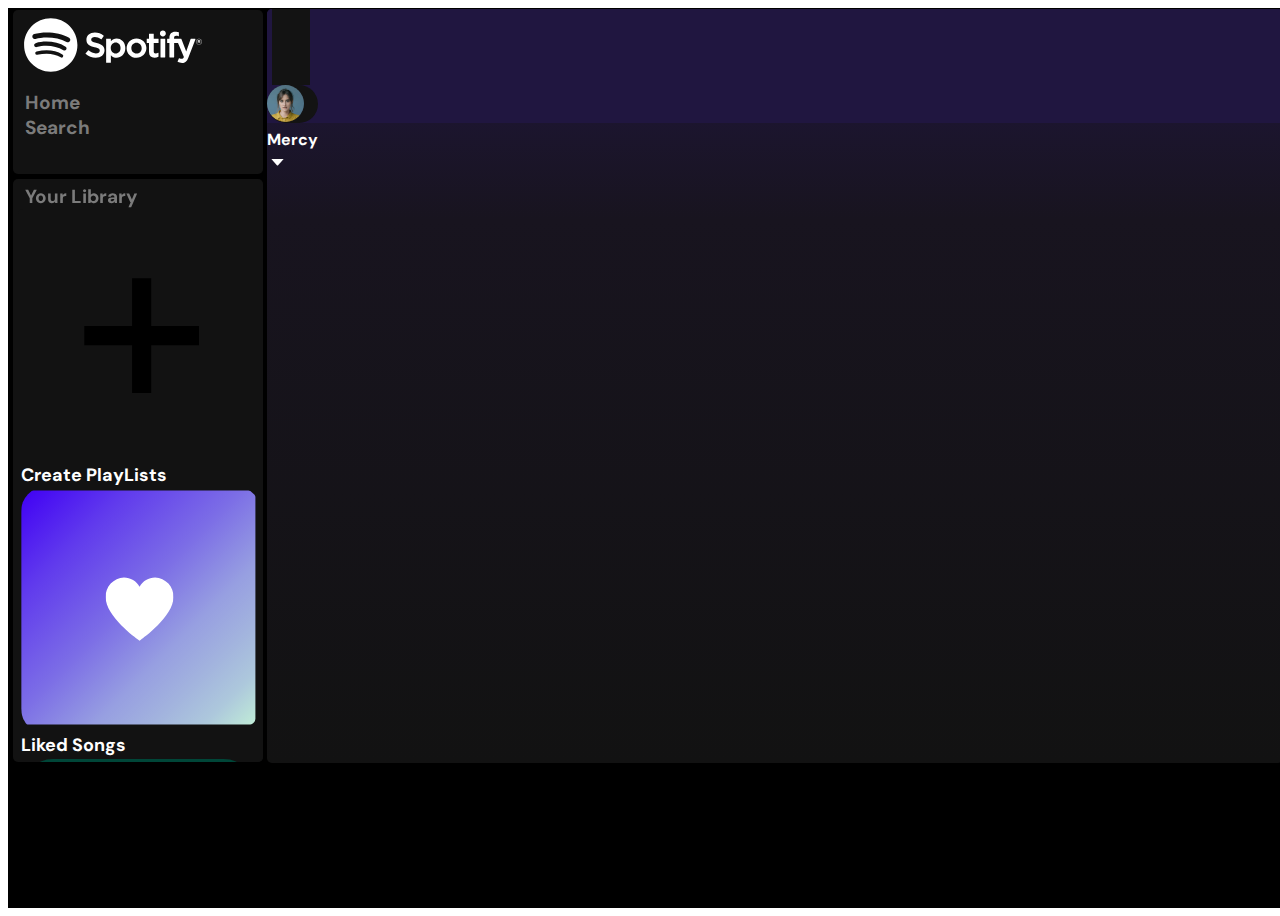
==== playlist.html @ cccec706 "added playlist page" ====
<!DOCTYPE html>
<html lang="en">
<head>
    <meta charset="UTF-8">
    <meta name="viewport" content="width=device-width, initial-scale=1.0">
    <link rel="stylesheet" href="./style.css" />
    <!-- BOOTSRAP CSS CDN -->
    <link
      href="https://cdn.jsdelivr.net/npm/bootstrap@5.0.2/dist/css/bootstrap.min.css"
      rel="stylesheet"
      integrity="sha384-EVSTQN3/azprG1Anm3QDgpJLIm9Nao0Yz1ztcQTwFspd3yD65VohhpuuCOmLASjC"
      crossorigin="anonymous"
    />
    <!-- FONT-AWESOME CDNJS -->
    <link
      rel="stylesheet"
      href="https://cdnjs.cloudflare.com/ajax/libs/font-awesome/6.4.2/css/all.min.css"
      integrity="sha512-z3gLpd7yknf1YoNbCzqRKc4qyor8gaKU1qmn+CShxbuBusANI9QpRohGBreCFkKxLhei6S9CQXFEbbKuqLg0DA=="
      crossorigin="anonymous"
      referrerpolicy="no-referrer"
    />
    <link
      rel="shortcut icon"
      href="./assets/Spotify_icon-icons.com_66783.ico"
      type="image/x-icon"
    />
    <title>Spotify -Web Player: Music for everyone</title>
</head>
<body>
    <main>
        
      <!-- LEFT SIDE ROW 1 -->
      <section class="main-col-left-nav d-flex flex-column justify-content-between">
        <div class="d-flex mb-2">
          <div class="spotify-logo d-flex align-items-center justify-content-center">
            <img src="./assets/Spotify-White-Logo.wine.svg" alt="Spotify_Logo">
          </div>
        </div>
        <div class="pill-list p-1 d-flex flex-column">
         <a href="./index.html"> <div class="left-nav-pill d-flex my-1">
            <div class="col-2 align-items-center"><i class="fa-solid fa-house"></i></div>
            <div class="col-10">Home</div>
          </div></a>
          <div class="left-nav-pill d-flex my-1">
            <div class="col-2 align-items-center"><i class="fa-solid fa-magnifying-glass"></i></div>
            <div class="col-10">Search</div>
          </div>
        </div>

    </section>
    <!--  -->
    <!-- LEFT SIDE ROW 2 -->
    <section class="main-col-left-library">
        <div class="pill-list p-1 d-flex flex-column">
          <div class="left-nav-pill d-flex my-1">
            <div class="col-2 align-items-center"><i class="fa-solid fa-compact-disc"></i></div>
            <div class="col-10">Your Library</div>
          </div>
        </div>

        <div class="Library-content-container pt-2">

          <div class="Library-entry d-flex align-items-center mb-1 rounded-3 ">
            <div class="col-2 entry-image-container bg-light">
              <img src="./assets/plus-small.svg" alt="Liked-Songs">
            </div>
            <div class="col-10 px-3">Create PlayLists</div>
          </div>

          
          <div class="Library-entry d-flex align-items-center mb-1 rounded-3 ">
            <div class="col-2 entry-image-container ">
              <img src="./assets/Liked_songs_logo.svg" alt="Liked-Songs">
            </div>
            <div class="col-10 px-3">Liked Songs</div>
          </div>

          <div class="Library-entry d-flex align-items-center mb-1 rounded-3 ">
            <div class="col-2 entry-image-container">
              <img src="./assets/podcast_icon.svg" alt="Liked-Songs">
            </div>
            <div class="col-10 px-3">Your Episodes</div>
          </div>

          
          <div class="Library-entry custom-bg d-flex align-items-center mb-1 rounded-3 ">
            <div class="col-2 entry-image-container">
              <img src="./assets/poprightnow.png" alt="Liked-Songs">
            </div>
            <div class="col-10 px-3">Pop Right Now</div>
          </div>

          <div class="Library-entry d-flex align-items-center mb-1 rounded-3 ">
            <div class="col-2 entry-image-container">
              <img src="./assets/roadtrip.jpeg" alt="Liked-Songs">
            </div>
            <div class="col-10 px-3">Road Trip Mix</div>
          </div>

          <div class="Library-entry d-flex align-items-center mb-1 rounded-3 ">
            <div class="col-2 entry-image-container">
              <img src="https://seeded-session-images.scdn.co/v1/img/artist/4tZwfgrHOc3mvqYlEYSvVi/en" alt="Liked-Songs">
            </div>
            <div class="col-10 px-3">Daft Punk</div>
          </div>

          <div class="Library-entry d-flex align-items-center mb-1 rounded-3 ">
            <div class="col-2 entry-image-container">
              <img src="./assets/ab67706f00000002a9e1322caa711b3c585d65bf.jpeg" alt="Liked-Songs">
            </div>
            <div class="col-10 px-3">Dopamine</div>
          </div>

          <ul class="library-list pt-3 ps-3">
            <li>FAV</li>
            <li>Daily Mix 1</li>
            <li>Discover Weekly</li>
            <li>Malayalam</li>
            <li>Dance/Electronix Mix</li>
            <li>EDM/Popular</li>
          </ul>

          <div class="d-flex align-items-center p-2">
            <div class="d-flex align-items-center right-nav-pill bg-transparent p-1">
              <img src="./assets/install-option.svg" alt="instal icon" class="bg-transparent user-image">
              <p class="px-4 bg-transparent ">Install App</p>
              
          </div>

          <br><br><br><br><br>
        </div>
        
      </section>

      <!-- RIGHT SIDE ROW 1 COL 2 -->
      <!--  -->
      <section class="main-col-right">

        <nav
          class="my-nav-right d-flex align-items-center justify-content-between"
        >
          <div class="d-flex bg-transparent p-2">
            <div class="nav-arrows rounded-circle">
              <i
                class="fa-solid fa-angle-left fa-lg"
                style="color: #7b7b7b"
              ></i>
            </div>
            <div class="nav-arrows rounded-circle">
              <i
                class="fa-solid fa-angle-right fa-lg"
                style="color: #7b7b7b"
              ></i>
            </div>
          </div>
          <!-- Install app and User Name Pills  -->
         
          <div class="d-flex align-items-center p-2">
            <div class="d-flex align-items-center right-nav-pill p-1">
              <img src="./assets/Profile_pic.svg" alt="Profile_pic" class="bg-transparent user-image">
              <p class="px-2 bg-transparent">Mercy</p>
              <img src="./assets/fi-ss-caret-down.svg" class="bg-transparent p-1 pe-2">
          </div>
          
        </nav>

      </section>
    </main>

    <!-- BOOTSRAP JS CDN -->
    <script
      src="https://cdn.jsdelivr.net/npm/@popperjs/core@2.9.2/dist/umd/popper.min.js"
      integrity="sha384-IQsoLXl5PILFhosVNubq5LC7Qb9DXgDA9i+tQ8Zj3iwWAwPtgFTxbJ8NT4GN1R8p"
      crossorigin="anonymous"
    ></script>
    <script
      src="https://cdn.jsdelivr.net/npm/bootstrap@5.0.2/dist/js/bootstrap.min.js"
      integrity="sha384-cVKIPhGWiC2Al4u+LWgxfKTRIcfu0JTxR+EQDz/bgldoEyl4H0zUF0QKbrJ0EcQF"
      crossorigin="anonymous"
    ></script>
</body>
</html>
---- style.css ----
@import url("https://fonts.googleapis.com/css2?family=DM+Sans:ital,opsz,wght@0,9..40,200;0,9..40,300;0,9..40,400;0,9..40,500;0,9..40,600;0,9..40,700;0,9..40,800;0,9..40,900;0,9..40,1000;1,9..40,200;1,9..40,300;1,9..40,400;1,9..40,500;1,9..40,600;1,9..40,1000&family=Open+Sans&family=Poppins:ital,wght@0,400;0,500;0,600;0,700;0,800;0,900;1,400;1,700;1,800&display=swap");
* {
  font-family: "DM Sans", sans-serif;
}

main {
  width: 100vw;
  height: 100vh;
  background-color: black;
  display: grid;
  grid-template-columns: 1fr 4fr;
  grid-template-rows: 1fr 3.5fr 0.85fr;
  gap: 1px;
}

.main-col-left-nav {
  grid-column: 1/2;
  grid-row: 1/2;
  flex-shrink: 0;
  /*  */
  box-sizing: border-box;
  margin: 2px;
  margin-left: 5px;
  padding: 5px;
  border-radius: 5px;
  background-color: #121212;
  /* background-color: red; */
  min-width: 250px;
}

.main-col-left-library {
  grid-column: 1/2;
  grid-row: 2/3;
  /*  */
  background-color: #121212;
  box-sizing: border-box;
  margin: 2px;
  padding: 5px;
  margin-left: 5px;
  border-radius: 5px;
  overflow: hidden;
}

.main-col-right {
  grid-column: 2/3;
  grid-row: 1/3;
  background: rgb(63, 42, 128);
  background: linear-gradient(
    180deg,
    rgba(32, 22, 64, 1) 0%,
    rgba(24, 20, 31, 1) 28%,
    rgba(18, 18, 18, 1) 100%
  );
  box-sizing: border-box;
  margin: 1px;
  margin-right: 5px;
  border-radius: 5px;
  overflow-y: scroll;
}
.main-col-right::-webkit-scrollbar {
  display: none;
}

.main-player-bottom {
  grid-column: 1/-1;
  grid-row: 3/4;
  /*  */
  box-sizing: border-box;
  margin: 2px;
  margin-left: 5px;
  margin-right: 5px;
  border-radius: 5px;
  background-color: #121212;
  display: flex;
  flex-direction: column;
}
/* RIGHT Col Nav */
.my-nav-right {
  background-color: #201640;
  opacity: 1;
  position: sticky;
  top: 0px;
  z-index: 100;
  /* background-color: red; */
}

.nav-arrows {
  width: 38px;
  height: 38px;
  flex-shrink: 0;
  display: flex;
  align-items: center;
  justify-content: center;
  background-color: #131313;
  margin: 0px 5px;
}

.right-nav-pill {
  width: fit-content;
  box-sizing: border-box;
  height: 38px;
  border-radius: 50px;
  background-color: #131313;
}

.right-nav-pill > p {
  font-weight: 700;
  font-size: 16px;
  margin-bottom: 0;
  margin-top: 2px;
  color: white;
}

.right-nav-pill > p:hover,
.nav-arrows > i:hover {
  color: white !important;
  transform: scale(1.05);
}

/* Left col row 1 */

.spotify-logo > img {
  width: 250px;
  height: 80px;
  background-color: transparent;
  padding: 0;
  margin-inline-start: -30px;
  margin-top: -10px;
}

.spotify-logo > img:hover {
  transform: scale(1.05);
}
/* box-shadow: none|h-offset v-offset blur spread color */

.pill-list {
  width: 94%;
  margin: auto;
}

.left-nav-pill {
  width: 90%;
  font-size: 19px;
  color: #7b7b7b;
  font-weight: 700;
}
.left-nav-pill:hover {
  color: white !important;
  transform: scale(1.03);
}

/* Left col row 2 */

.Library-content-container {
  width: 100%;
  height: 100%;
  padding: 8px 3px;
  border-radius: 5px;
  overflow-y: scroll;
  background-color: #121212;
}

.Library-content-container::-webkit-scrollbar {
  display: none;
}

.Library-content-container>a{
  text-decoration: none;
}

a{
  text-decoration: none !important;
}
.custom-bg{
  background-color: #303030;
  transform: scale(1.01);
}
.Library-entry {
  width: 100%;
  background-color: #121212;
  font-size: 18px;
  color: white;
  font-weight: 700;
}


.Library-entry:hover,
.library-list > li:hover,
.Playlist-Block-entry:hover {
  background-color: #303030;
  transform: scale(1.01);
}

.entry-image-container {
  border-radius: 10% !important;
  overflow: hidden !important;
}
.entry-image-container > img {
  aspect-ratio: 1/1;
  width: 100% !important;
}

.library-list > li {
  list-style: none;
  text-decoration: none;
  color: #fff;
  font-size: 19px;
  font-weight: 600;
  letter-spacing: -0.997px;
  margin: 10px 0px;
}

/* Main Window content */

.main-window {
  width: 98%;
  margin: auto;
  padding: 10px 10px;
}

.main-window > h1 {
  color: #fff;
  font-size: 38px;
  font-weight: 700;
  letter-spacing: -1.14px;
}

.main-window > h3 {
  color: #fff;
  font-size: 29px;
  font-weight: 700;
  letter-spacing: -1.16px;
}

.Playlist-Block-Container {
  margin: auto;
  width: 98%;
  display: flex;
  flex-wrap: wrap;
  justify-content: space-around;
  margin-bottom: 8px;
}

.Playlist-Block-entry {
  width: 32%;
  min-width: 30%;
  background-color: #2c2e44;
  font-size: 18px;
  color: white;
  font-weight: 700;
  flex-shrink: 0;
  overflow: hidden;
  text-overflow: ellipsis;
  white-space: nowrap;
}

.entry-text {
  display: flex;
  align-items: center;
  justify-content: space-between;
}

.entry-play-button {
  width: 45px;
  height: 45px;
  padding-left: 3px;
  border-radius: 50%;
  background-color: #1fdf64;
  /* display: flex; */
  align-items: center;
  justify-content: center;
  color: black;
  display: none;
}

.entry-play-button:hover {
  transform: scale(1.07);
}

.Playlist-Block-entry:hover .entry-play-button {
  display: flex;
}

.artists {
  width: 240px;
  height: 305px;
  margin: 10px;
  margin-bottom: 15px;
  box-sizing: border-box;
  box-shadow: 0px 5px 10px 0px rgba(0, 0, 0, 0.5);
  background: linear-gradient(
    180deg,
    #222 0%,
    #1f1f1f 11.64%,
    #171717 25.66%,
    #161616 32.94%,
    #151515 35.98%,
    #131313 44.89%,
    #121212 55.22%,
    #121212 75.34%,
    #121212 85.45%,
    rgba(18, 18, 18, 0) 100%
  );
  position: relative;

}
.podcast-play-button {
  width: 45px;
  height: 45px;
  padding-left: 3px;
  border-radius: 50%;
  background-color: #1fdf64;
  /* display: flex; */
  align-items: center;
  justify-content: center;
  color: black;
  z-index: 1;
  position: absolute;
  bottom: 95px;
  right: 35px;
  display: none;
}

.podcast-play-button:hover {
  transform: scale(1.07);
}

.artists:hover{
  background-color: #313131 !important;
  transform:scale(1.03) ;
}
.artists:hover .podcast-play-button {
  display: flex;
}


.artists>img{
  margin: 15px;
  margin-top: 20px;
  width: 200px;
  height: 200px;
  border-radius: 14px;
  opacity: 0.95;
}
.artists>h3{
  color: #FFF;
  font-size: 21px;
  font-weight: 500;
  letter-spacing: -0.42px;
}
.artists>p{
  color: #B3B3B3;
  font-size: 15px;
  font-weight: 500;
  letter-spacing: 0.15px;
}
.artists>h3, .artists>p{
  width: 200px;
  white-space: nowrap;
  overflow: hidden !important;
  text-overflow: ellipsis;
}
.music-player{
  flex: 7;
  background-color: red;
  padding: 5px;
  display: flex;
  align-items: center;
  justify-content: space-between;
}

.current-song-details{
  height: 100%;
}

.current-song-img{
  width: 70px;
  height: 70px;
}

.current-song-details h1{
  color: #FFF;
  font-size: 18px;
  font-weight: 700;
  line-height: normal;
  letter-spacing: -0.9px;
  margin-bottom: -0.5px;
}

.current-song-details p{
  color: #B3B3B3;
  font-size: 15px;
  font-weight: 700;
  margin-bottom: -0.5px;
  letter-spacing: -0.75px;
}

/* .play-pause-control{

} */

.play-on-device{
  flex: 1;
  background-color: #1fdf64;
}
@media screen and (max-width: 767px) {
  main {
    /* grid-template-columns: 1fr;
    grid-template-rows: auto; */
    grid:
      "main-col-left-nav"
      "main-col-left-library"
      "main-col-right" !important;
  }
  .main-col-left-nav {
    grid-column: 1/-1;
    grid-row: 1/2;
  }
  .main-col-left-library {
    grid-column: 1/-1;
    grid-row: 2/3;
  }
  .main-col-right {
    grid-column: 1/-1;
    grid-row: 3/4;
  }
}
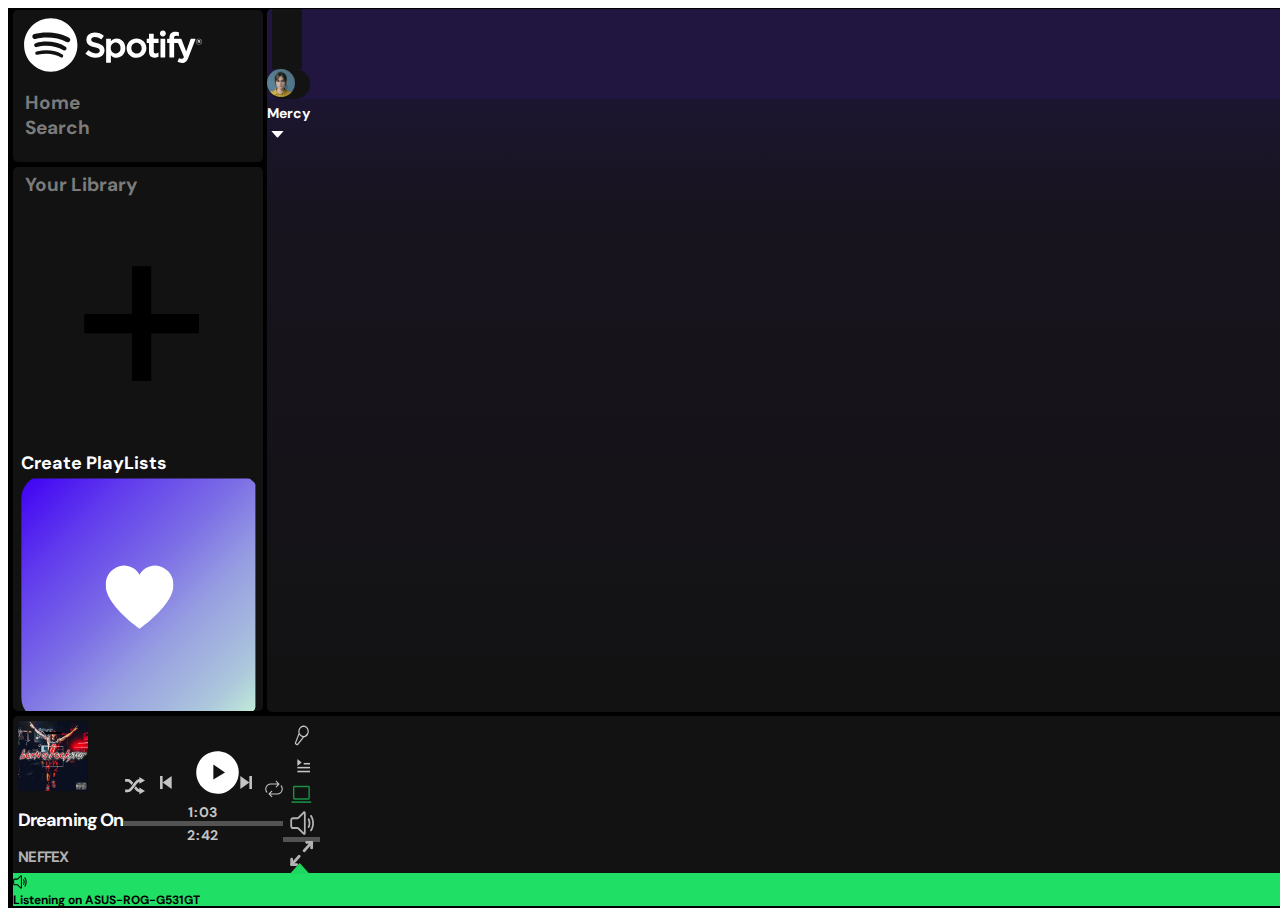
==== commit 3c57fc0b: "completed first page" ====
--- a/playlist.html
+++ b/playlist.html
@@ -37,7 +37,8 @@
           </div>
         </div>
         <div class="pill-list p-1 d-flex flex-column">
-         <a href="./index.html"> <div class="left-nav-pill d-flex my-1">
+         <a href="./index.html"> 
+          <div class="left-nav-pill d-flex my-1">
             <div class="col-2 align-items-center"><i class="fa-solid fa-house"></i></div>
             <div class="col-10">Home</div>
           </div></a>
@@ -123,8 +124,7 @@
           <div class="d-flex align-items-center p-2">
             <div class="d-flex align-items-center right-nav-pill bg-transparent p-1">
               <img src="./assets/install-option.svg" alt="instal icon" class="bg-transparent user-image">
-              <p class="px-4 bg-transparent ">Install App</p>
-              
+              <p class="px-4 bg-transparent ">Install App</p>             
           </div>
 
           <br><br><br><br><br>
@@ -161,10 +161,65 @@
               <p class="px-2 bg-transparent">Mercy</p>
               <img src="./assets/fi-ss-caret-down.svg" class="bg-transparent p-1 pe-2">
           </div>
+        </nav>
+
+        <section class="playlist-page">
+
+        </section>
+
+      </section>
+      <footer class="main-player-bottom">
+        <div class="music-player">
+          <div class="col-3 px-1 current-song-details d-flex align-items-center justify-content-start">
+            <img class="current-song-img" src="./assets/current-song-image.jpeg" alt="current song image">
+            <div class="d-flex flex-column align-items-start px-2">
+              <h1>Dreaming On</h1>
+              <p>NEFFEX</p>
+            </div>
+            <a href="#"><i class="fa-solid fa-heart ps-2" style="color: #00ff00;"></i></a>
+          </div>
           
-        </nav>
-
-      </section>
+          <div class="col-6 play-pause-control d-flex flex-column align-items-center justify-content-center px-1">
+            <div class="play-pause-control-row1 d-flex align-items-center justify-content-center p-1 m-1">
+              <img class="mx-2 control-button" src="./assets/raphael_shuffle.svg" alt="controls">
+              <img class="mx-2 control-button" src="./assets/previous.svg" alt="controls">
+              <button type="menu" class="play-button d-flex align-items-center justify-content-center">
+                <img src="./assets/play_pause.svg" alt="controls">
+              </button>
+              <img class="mx-2 control-button" src="./assets/skip.svg" alt="controls">
+              <img class="mx-2 control-button" src="./assets/replay.svg" alt="controls">
+            </div>
+            <div class="d-flex align-items-center play-pause-control-row2 ">
+              <div class="d-flex justify-content-center col-1 progress-value">1:03</div>
+              <div class="progress col-10">
+                <div class="progress-bar bg-white" role="progressbar" style="width: 35%" aria-valuenow="25" aria-valuemin="0" aria-valuemax="100"></div>
+              </div>
+              <div class="d-flex justify-content-center col-1 progress-value">2:42</div>
+            </div>
+          </div>
+
+          <div class="col-3 p-2 d-flex align-items-center justify-content-end">
+            <div class="volume-sect " role="" ><img src="./assets/music-player/ph_microphone-stage.svg" alt="lyrics"></div>
+            <div class="volume-sect" role="" ><img src="./assets/music-player/carbon_query-queue.svg" alt="queue"></div>
+            <div class="volume-sect" role="" >
+              <div class="vector"><img src="./assets/music-player/Vector 1.svg" alt="pointer"></div>
+              <img src="./assets/music-player/carbon_laptop.svg" alt="device">
+            </div>
+            <div class="volume-sect" role="" ><img src="./assets/music-player/Group.svg" alt="vol"></div>
+            
+            <div class="w-25 vol">
+              <div class="progress">
+                <div class="progress-bar bg-white" role="progressbar" style="width: 65%" aria-valuenow="25" aria-valuemin="0" aria-valuemax="100"></div>
+              </div>
+            </div>
+            <div class="volume-sect p-1" role="" ><img src="./assets/music-player/full-screensvg.svg" alt="fullscreen"></div>
+          </div>
+        </div>
+        <div class="play-on-device d-flex align-items-center justify-content-end">
+          <img src="./assets/music-player/footer-msg.svg" alt="footer" class="mx-1">
+          <div class="footer-msg me-5">Listening on ASUS-ROG-G531GT</div>
+        </div>
+      </footer>
     </main>
 
     <!-- BOOTSRAP JS CDN -->
--- a/style.css
+++ b/style.css
@@ -9,7 +9,7 @@
   background-color: black;
   display: grid;
   grid-template-columns: 1fr 4fr;
-  grid-template-rows: 1fr 3.5fr 0.85fr;
+  grid-template-rows: 1fr 3.5fr 1fr;
   gap: 1px;
 }
 
@@ -85,8 +85,8 @@
 }
 
 .nav-arrows {
-  width: 38px;
-  height: 38px;
+  width: 30px;
+  height: 30px;
   flex-shrink: 0;
   display: flex;
   align-items: center;
@@ -98,14 +98,19 @@
 .right-nav-pill {
   width: fit-content;
   box-sizing: border-box;
-  height: 38px;
+  height: 30px;
   border-radius: 50px;
   background-color: #131313;
 }
 
+.user-image{
+  height: 28px;
+  width: 28px;
+}
+
 .right-nav-pill > p {
   font-weight: 700;
-  font-size: 16px;
+  font-size: 14px;
   margin-bottom: 0;
   margin-top: 2px;
   color: white;
@@ -242,7 +247,8 @@
 }
 
 .Playlist-Block-entry {
-  width: 32%;
+  width: 30%;
+  height: 65px;
   min-width: 30%;
   background-color: #2c2e44;
   font-size: 18px;
@@ -252,6 +258,7 @@
   overflow: hidden;
   text-overflow: ellipsis;
   white-space: nowrap;
+  position: relative;
 }
 
 .entry-text {
@@ -271,6 +278,9 @@
   justify-content: center;
   color: black;
   display: none;
+  position: absolute;
+  right: 20px;
+  z-index: 1;
 }
 
 .entry-play-button:hover {
@@ -360,13 +370,24 @@
   overflow: hidden !important;
   text-overflow: ellipsis;
 }
+
+.playlist-page{
+  width: 98%;
+  margin: auto;
+  padding: 10px 10px;
+}
+
+
+
+
+
 .music-player{
-  flex: 7;
-  background-color: red;
+  flex: 6;
+  /* background-color: red; */
   padding: 5px;
   display: flex;
   align-items: center;
-  justify-content: space-between;
+  position: relative;
 }
 
 .current-song-details{
@@ -395,14 +416,71 @@
   letter-spacing: -0.75px;
 }
 
-/* .play-pause-control{
-
-} */
+.play-button{
+  background: none;
+  width: 40px;
+  height: 40px;
+  border-radius: 50%;
+  border: none;
+}
+
+.play-button:hover, .control-button:hover{
+  transform: scale(1.07);
+}
+
+.play-pause-control-row2{
+  width: 100%;
+}
+.progress{
+  width: 100%;
+  height: 5px !important;
+  background-color: #535353 !important;
+}
+.progress-value{
+  color: #C4C4C4;
+font-size: 14px;
+font-weight: 700;
+letter-spacing: 0.56px;
+text-align: center;
+}
+
+.volume-sect{
+  width: 25px;
+  height: 25px;
+  padding: 2px;
+  margin-inline: 4px;
+}
+.volume-sect>img{
+  height: 100%;
+  width: 100%;
+}
+.vol{
+  margin-bottom: -3px;
+}
 
 .play-on-device{
   flex: 1;
   background-color: #1fdf64;
 }
+.footer-msg{
+  color: #000;
+font-size: 12px;
+font-weight: 700;
+line-height: 1;
+}
+
+.vector{
+  position: absolute;
+  bottom: -6px;
+}
+
+.volume-sect:hover{
+  transform: scale(1.1);
+}
+.volume-sect:hover .vector{
+  display: none;
+}
+
 @media screen and (max-width: 767px) {
   main {
     /* grid-template-columns: 1fr;
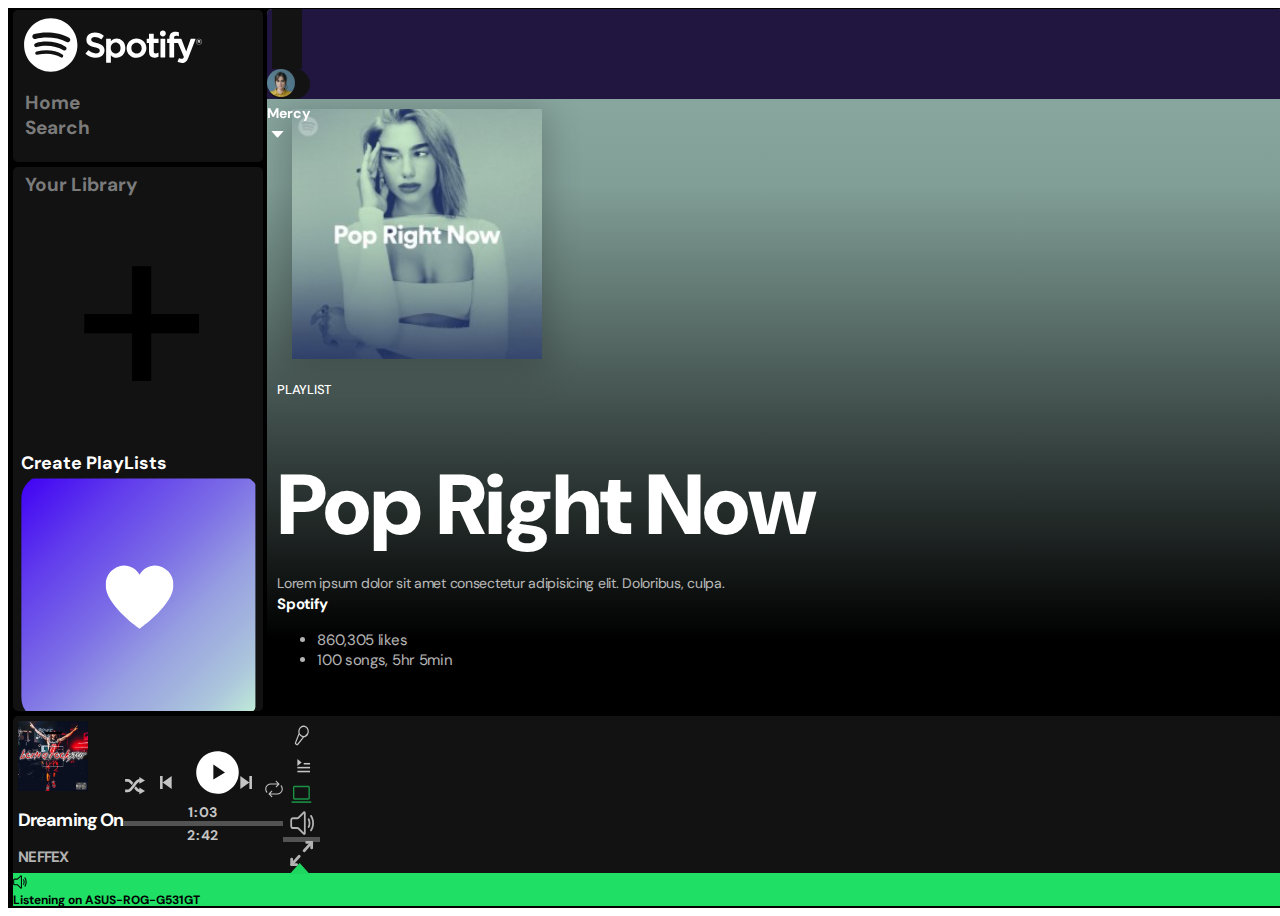
==== commit 6503d2c9: "completed second page" ====
--- a/playlist.html
+++ b/playlist.html
@@ -134,10 +134,10 @@
 
       <!-- RIGHT SIDE ROW 1 COL 2 -->
       <!--  -->
-      <section class="main-col-right">
+      <section class="main-col-right pp-col-right">
 
         <nav
-          class="my-nav-right d-flex align-items-center justify-content-between"
+          class="my-nav-right d-flex align-items-center justify-content-between pp-nav"
         >
           <div class="d-flex bg-transparent p-2">
             <div class="nav-arrows rounded-circle">
@@ -165,7 +165,328 @@
 
         <section class="playlist-page">
 
+          <header class="playlist-details d-flex align-items-end pt-4 w-100">
+            
+            <div class="pp-profile-img">
+              <img src="./assets/playlist-page/스크린샷 2021-03-16 오후 4.04 2.jpg" alt="pp-profile-img">
+            </div>
+            <div class="pp-article d-flex flex-column align-items-start justify-content-end">
+              <h4>PLAYLIST</h4>
+              <h1>pop right now</h1>
+              <p>Lorem ipsum dolor sit amet consectetur adipisicing elit. Doloribus, culpa.</p>
+              <div class="d-flex">
+                <h5>Spotify</h5>
+                <ul class="d-flex">
+                  <li class="">860,305 likes</li>
+                  <li class="ms-4">100 songs, 5hr 5min</li>
+                </ul>
+              </div>
+              
+            </div>
+          </header>
+
+          <section class="pp-songs-queue d-flex flex-column align-items-center">
+            <div class="d-flex align-items-center justify-content-start w-100">
+              <div class="play-button m-2"><i class="fa-solid fa-play"></i></div>
+              <div class="m-2"><img src="./assets/playlist-page/heart.svg" alt="like"></div>
+              <div class="m-2"><img src="./assets/playlist-page/more_big.svg" alt="show-more"></div>
+            </div>
+            <!-- <div class="horizontal-line"><hr></div> -->
+            <div class="w-100">
+              <table class=" table songs-queue mt-5">
+                <tr class="first-row">
+                  <th class="sr-no">#</th>
+                  <th class="pp-title ps-5">TITLE</th>
+                  <th class="pp-album">ALBUM</th>
+                  <th class="pp-dateadded">DATE ADDED</th>
+                  <th class="pp-duratiom text-end pe-5"><i class="fa-regular fa-clock"></i></th>
+                </tr>
+
+                <tr>
+                  <td class="sr-no">1
+                    <div class="now-playing-arrow"><img src="./assets/playlist-page/Polygon 2.svg" alt="poly"></div>
+                  </td>
+                  <td class="pp-title d-flex align-items-center justify-content-start">
+                      <div class="pp-queue-entry-image">
+                        <img src="./assets/playlist-page/Rectangle 9.png" alt="song-image">
+                      </div>
+                      <div class="d-flex flex-column align-items-start justify-content-center">
+                        <h3>We're Good</h3>
+                        <h4>Dua Lipa</h4>
+                      </div> 
+                  </td>
+                  <td class="pp-album">
+                    Future Nostalgia (The Moonlight Edition)
+                  </td>
+                  <td class="pp-dateadded">
+                    Feb 21, 2022
+                  </td>
+                  <td class="pp-duratiom d-flex align-items-center justify-content-end">
+                    <div class="like-select-hover me-3"><img src="./assets/playlist-page/like-selection-heart.svg" alt="like song"></div>
+                    <div class="me-3 my-duration-txt">2:45</div>
+                    <div class="me-3"><img src="./assets/playlist-page/Group 13.svg" alt="more-options"></div>
+                  </td>
+                </tr>
+
+                <tr>
+                  <td class="sr-no">1
+                    <div class="now-playing-arrow"><img src="./assets/playlist-page/Polygon 2.svg" alt="poly"></div>
+                  </td>
+                  <td class="pp-title d-flex align-items-center justify-content-start">
+                      <div class="pp-queue-entry-image">
+                        <img src="./assets/playlist-page/Rectangle 9.png" alt="song-image">
+                      </div>
+                      <div class="d-flex flex-column align-items-start justify-content-center">
+                        <h3>We're Good</h3>
+                        <h4>Dua Lipa</h4>
+                      </div> 
+                  </td>
+                  <td class="pp-album">
+                    Future Nostalgia (The Moonlight Edition)
+                  </td>
+                  <td class="pp-dateadded">
+                    Feb 21, 2022
+                  </td>
+                  <td class="pp-duratiom d-flex align-items-center justify-content-end">
+                    <div class="like-select-hover me-3"><img src="./assets/playlist-page/like-selection-heart.svg" alt="like song"></div>
+                    <div class="me-3 my-duration-txt">2:45</div>
+                    <div class="me-3"><img src="./assets/playlist-page/Group 13.svg" alt="more-options"></div>
+                  </td>
+                </tr>
+
+                <tr>
+                  <td class="sr-no">1
+                    <div class="now-playing-arrow"><img src="./assets/playlist-page/Polygon 2.svg" alt="poly"></div>
+                  </td>
+                  <td class="pp-title d-flex align-items-center justify-content-start">
+                      <div class="pp-queue-entry-image">
+                        <img src="./assets/playlist-page/Rectangle 9.png" alt="song-image">
+                      </div>
+                      <div class="d-flex flex-column align-items-start justify-content-center">
+                        <h3>We're Good</h3>
+                        <h4>Dua Lipa</h4>
+                      </div> 
+                  </td>
+                  <td class="pp-album">
+                    Future Nostalgia (The Moonlight Edition)
+                  </td>
+                  <td class="pp-dateadded">
+                    Feb 21, 2022
+                  </td>
+                  <td class="pp-duratiom d-flex align-items-center justify-content-end">
+                    <div class="like-select-hover me-3"><img src="./assets/playlist-page/like-selection-heart.svg" alt="like song"></div>
+                    <div class="me-3 my-duration-txt">2:45</div>
+                    <div class="me-3"><img src="./assets/playlist-page/Group 13.svg" alt="more-options"></div>
+                  </td>
+                </tr>
+
+                <tr>
+                  <td class="sr-no">1
+                    <div class="now-playing-arrow"><img src="./assets/playlist-page/Polygon 2.svg" alt="poly"></div>
+                  </td>
+                  <td class="pp-title d-flex align-items-center justify-content-start">
+                      <div class="pp-queue-entry-image">
+                        <img src="./assets/playlist-page/Rectangle 9.png" alt="song-image">
+                      </div>
+                      <div class="d-flex flex-column align-items-start justify-content-center">
+                        <h3>We're Good</h3>
+                        <h4>Dua Lipa</h4>
+                      </div> 
+                  </td>
+                  <td class="pp-album">
+                    Future Nostalgia (The Moonlight Edition)
+                  </td>
+                  <td class="pp-dateadded">
+                    Feb 21, 2022
+                  </td>
+                  <td class="pp-duratiom d-flex align-items-center justify-content-end">
+                    <div class="like-select-hover me-3"><img src="./assets/playlist-page/like-selection-heart.svg" alt="like song"></div>
+                    <div class="me-3 my-duration-txt">2:45</div>
+                    <div class="me-3"><img src="./assets/playlist-page/Group 13.svg" alt="more-options"></div>
+                  </td>
+                </tr>
+
+                <tr>
+                  <td class="sr-no">1
+                    <div class="now-playing-arrow"><img src="./assets/playlist-page/Polygon 2.svg" alt="poly"></div>
+                  </td>
+                  <td class="pp-title d-flex align-items-center justify-content-start">
+                      <div class="pp-queue-entry-image">
+                        <img src="./assets/playlist-page/Rectangle 9.png" alt="song-image">
+                      </div>
+                      <div class="d-flex flex-column align-items-start justify-content-center">
+                        <h3>We're Good</h3>
+                        <h4>Dua Lipa</h4>
+                      </div> 
+                  </td>
+                  <td class="pp-album">
+                    Future Nostalgia (The Moonlight Edition)
+                  </td>
+                  <td class="pp-dateadded">
+                    Feb 21, 2022
+                  </td>
+                  <td class="pp-duratiom d-flex align-items-center justify-content-end">
+                    <div class="like-select-hover me-3"><img src="./assets/playlist-page/like-selection-heart.svg" alt="like song"></div>
+                    <div class="me-3 my-duration-txt">2:45</div>
+                    <div class="me-3"><img src="./assets/playlist-page/Group 13.svg" alt="more-options"></div>
+                  </td>
+                </tr>
+
+                <tr>
+                  <td class="sr-no">1
+                    <div class="now-playing-arrow"><img src="./assets/playlist-page/Polygon 2.svg" alt="poly"></div>
+                  </td>
+                  <td class="pp-title d-flex align-items-center justify-content-start">
+                      <div class="pp-queue-entry-image">
+                        <img src="./assets/playlist-page/Rectangle 9.png" alt="song-image">
+                      </div>
+                      <div class="d-flex flex-column align-items-start justify-content-center">
+                        <h3>We're Good</h3>
+                        <h4>Dua Lipa</h4>
+                      </div> 
+                  </td>
+                  <td class="pp-album">
+                    Future Nostalgia (The Moonlight Edition)
+                  </td>
+                  <td class="pp-dateadded">
+                    Feb 21, 2022
+                  </td>
+                  <td class="pp-duratiom d-flex align-items-center justify-content-end">
+                    <div class="like-select-hover me-3"><img src="./assets/playlist-page/like-selection-heart.svg" alt="like song"></div>
+                    <div class="me-3 my-duration-txt">2:45</div>
+                    <div class="me-3"><img src="./assets/playlist-page/Group 13.svg" alt="more-options"></div>
+                  </td>
+                </tr>
+
+                <tr>
+                  <td class="sr-no">1
+                    <div class="now-playing-arrow"><img src="./assets/playlist-page/Polygon 2.svg" alt="poly"></div>
+                  </td>
+                  <td class="pp-title d-flex align-items-center justify-content-start">
+                      <div class="pp-queue-entry-image">
+                        <img src="./assets/playlist-page/Rectangle 9.png" alt="song-image">
+                      </div>
+                      <div class="d-flex flex-column align-items-start justify-content-center">
+                        <h3>We're Good</h3>
+                        <h4>Dua Lipa</h4>
+                      </div> 
+                  </td>
+                  <td class="pp-album">
+                    Future Nostalgia (The Moonlight Edition)
+                  </td>
+                  <td class="pp-dateadded">
+                    Feb 21, 2022
+                  </td>
+                  <td class="pp-duratiom d-flex align-items-center justify-content-end">
+                    <div class="like-select-hover me-3"><img src="./assets/playlist-page/like-selection-heart.svg" alt="like song"></div>
+                    <div class="me-3 my-duration-txt">2:45</div>
+                    <div class="me-3"><img src="./assets/playlist-page/Group 13.svg" alt="more-options"></div>
+                  </td>
+                </tr>
+
+                <tr>
+                  <td class="sr-no">1
+                    <div class="now-playing-arrow"><img src="./assets/playlist-page/Polygon 2.svg" alt="poly"></div>
+                  </td>
+                  <td class="pp-title d-flex align-items-center justify-content-start">
+                      <div class="pp-queue-entry-image">
+                        <img src="./assets/playlist-page/Rectangle 9.png" alt="song-image">
+                      </div>
+                      <div class="d-flex flex-column align-items-start justify-content-center">
+                        <h3>We're Good</h3>
+                        <h4>Dua Lipa</h4>
+                      </div> 
+                  </td>
+                  <td class="pp-album">
+                    Future Nostalgia (The Moonlight Edition)
+                  </td>
+                  <td class="pp-dateadded">
+                    Feb 21, 2022
+                  </td>
+                  <td class="pp-duratiom d-flex align-items-center justify-content-end">
+                    <div class="like-select-hover me-3"><img src="./assets/playlist-page/like-selection-heart.svg" alt="like song"></div>
+                    <div class="me-3 my-duration-txt">2:45</div>
+                    <div class="me-3"><img src="./assets/playlist-page/Group 13.svg" alt="more-options"></div>
+                  </td>
+                </tr>
+
+                <tr>
+                  <td class="sr-no">1
+                    <div class="now-playing-arrow"><img src="./assets/playlist-page/Polygon 2.svg" alt="poly"></div>
+                  </td>
+                  <td class="pp-title d-flex align-items-center justify-content-start">
+                      <div class="pp-queue-entry-image">
+                        <img src="./assets/playlist-page/Rectangle 9.png" alt="song-image">
+                      </div>
+                      <div class="d-flex flex-column align-items-start justify-content-center">
+                        <h3>We're Good</h3>
+                        <h4>Dua Lipa</h4>
+                      </div> 
+                  </td>
+                  <td class="pp-album">
+                    Future Nostalgia (The Moonlight Edition)
+                  </td>
+                  <td class="pp-dateadded">
+                    Feb 21, 2022
+                  </td>
+                  <td class="pp-duratiom d-flex align-items-center justify-content-end">
+                    <div class="like-select-hover me-3"><img src="./assets/playlist-page/like-selection-heart.svg" alt="like song"></div>
+                    <div class="me-3 my-duration-txt">2:45</div>
+                    <div class="me-3"><img src="./assets/playlist-page/Group 13.svg" alt="more-options"></div>
+                  </td>
+                </tr>
+
+                <tr>
+                  <td class="sr-no">1
+                    <div class="now-playing-arrow"><img src="./assets/playlist-page/Polygon 2.svg" alt="poly"></div>
+                  </td>
+                  <td class="pp-title d-flex align-items-center justify-content-start">
+                      <div class="pp-queue-entry-image">
+                        <img src="./assets/playlist-page/Rectangle 9.png" alt="song-image">
+                      </div>
+                      <div class="d-flex flex-column align-items-start justify-content-center">
+                        <h3>We're Good</h3>
+                        <h4>Dua Lipa</h4>
+                      </div> 
+                  </td>
+                  <td class="pp-album">
+                    Future Nostalgia (The Moonlight Edition)
+                  </td>
+                  <td class="pp-dateadded">
+                    Feb 21, 2022
+                  </td>
+                  <td class="pp-duratiom d-flex align-items-center justify-content-end">
+                    <div class="like-select-hover me-3"><img src="./assets/playlist-page/like-selection-heart.svg" alt="like song"></div>
+                    <div class="me-3 my-duration-txt">2:45</div>
+                    <div class="me-3"><img src="./assets/playlist-page/Group 13.svg" alt="more-options"></div>
+                  </td>
+                </tr>
+
+                
+              </table>
+            </div>
+            
+
+          </section>
+
+
+
         </section>
+
+
+
+
+
+
+
+
+
+
+
+
+
+
+
 
       </section>
       <footer class="main-player-bottom">
@@ -183,7 +504,7 @@
             <div class="play-pause-control-row1 d-flex align-items-center justify-content-center p-1 m-1">
               <img class="mx-2 control-button" src="./assets/raphael_shuffle.svg" alt="controls">
               <img class="mx-2 control-button" src="./assets/previous.svg" alt="controls">
-              <button type="menu" class="play-button d-flex align-items-center justify-content-center">
+              <button type="menu" class="song-play-button d-flex align-items-center justify-content-center">
                 <img src="./assets/play_pause.svg" alt="controls">
               </button>
               <img class="mx-2 control-button" src="./assets/skip.svg" alt="controls">
--- a/style.css
+++ b/style.css
@@ -103,7 +103,7 @@
   background-color: #131313;
 }
 
-.user-image{
+.user-image {
   height: 28px;
   width: 28px;
 }
@@ -169,14 +169,14 @@
   display: none;
 }
 
-.Library-content-container>a{
+.Library-content-container > a {
   text-decoration: none;
 }
 
-a{
+a {
   text-decoration: none !important;
 }
-.custom-bg{
+.custom-bg {
   background-color: #303030;
   transform: scale(1.01);
 }
@@ -187,7 +187,6 @@
   color: white;
   font-weight: 700;
 }
-
 
 .Library-entry:hover,
 .library-list > li:hover,
@@ -312,7 +311,6 @@
     rgba(18, 18, 18, 0) 100%
   );
   position: relative;
-
 }
 .podcast-play-button {
   width: 45px;
@@ -335,16 +333,15 @@
   transform: scale(1.07);
 }
 
-.artists:hover{
+.artists:hover {
   background-color: #313131 !important;
-  transform:scale(1.03) ;
+  transform: scale(1.03);
 }
 .artists:hover .podcast-play-button {
   display: flex;
 }
 
-
-.artists>img{
+.artists > img {
   margin: 15px;
   margin-top: 20px;
   width: 200px;
@@ -352,36 +349,258 @@
   border-radius: 14px;
   opacity: 0.95;
 }
-.artists>h3{
-  color: #FFF;
+.artists > h3 {
+  color: #fff;
   font-size: 21px;
   font-weight: 500;
   letter-spacing: -0.42px;
 }
-.artists>p{
-  color: #B3B3B3;
+.artists > p {
+  color: #b3b3b3;
   font-size: 15px;
   font-weight: 500;
   letter-spacing: 0.15px;
 }
-.artists>h3, .artists>p{
+.artists > h3,
+.artists > p {
   width: 200px;
   white-space: nowrap;
   overflow: hidden !important;
   text-overflow: ellipsis;
 }
 
-.playlist-page{
+.playlist-page {
   width: 98%;
   margin: auto;
-  padding: 10px 10px;
-}
-
-
-
-
-
-.music-player{
+  padding: 0px 10px;
+  display: flex;
+  flex-direction: column;
+  align-items: start;
+  padding-bottom: 20px;
+}
+header{
+  padding-bottom: 50px;
+}
+
+.pp-col-right {
+  background: linear-gradient(180deg, #90aea7 0%,#819e97 25%, #000 89.7%);
+}
+
+.pp-nav {
+  background-color: rgba (138, 167, 160, 0.65) !important;
+}
+
+/* .playlist-details{
+  
+} */
+
+/* .pp-profile-img{
+} */
+.pp-profile-img > img {
+  width: 250px;
+  height: 250px;
+  margin: 10px 25px 0px 15px;
+  box-shadow: 0px 6px 32px 6px rgba(0, 0, 0, 0.20);
+}
+
+.pp-article > h4 {
+  color: #fff;
+  font-size: 13px;
+  font-weight: 500;
+  line-height: normal;
+  letter-spacing: -0.26px;
+  margin-bottom: -5px;
+}
+
+.pp-article > h1 {
+  color: #fff;
+  font-size: 85px;
+  font-weight: 900;
+  letter-spacing: -1.8px;
+  margin-bottom: 0px;
+  text-transform: capitalize;
+  text-shadow: 0px 6px 32px 6px rgba(0, 0, 0, 0.20) !important;
+}
+
+.pp-article > p{
+  color: #FFF;
+font-size: 14px;
+font-weight: 400;
+/* line-height: 146.9%; 20.566px */
+letter-spacing: -0.28px;
+opacity: 0.7;
+margin-bottom: 2px;
+}
+
+.pp-article h5{
+  color: #FFF;
+/* font-family: Circular Std; */
+font-size: 15px;
+font-weight: 700;
+letter-spacing: -0.3px;
+margin-top: 2px;
+margin-bottom: 0px;
+}
+
+.pp-article ul{
+  margin-bottom: 0px;
+}
+.pp-article ul>li{
+  display: float;
+  /* margin-left: 25px; */
+  color: #FFF;
+font-size: 15px;
+font-weight: 400;
+opacity: 0.7;
+letter-spacing: -0.3px;
+}
+
+.pp-songs-queue{
+  width: 100%;
+  padding: 10px;
+  /* background-color: blueviolet; */
+  background-color: rgba(0, 0, 0, 0.30);
+  color: white;
+  position: relative;
+}
+.play-button{
+  display: flex;
+  width: 45px;
+  height: 45px;
+  font-size: 20px;
+  padding-left: 3px;
+  border-radius: 50%;
+  background-color: #1fdf64 !important;
+  align-items: center;
+  justify-content: center;
+}
+
+.play-button:hover {
+  transform: scale(1.07);
+}
+
+/* .horizontal-line{
+  width: 95%;
+  opacity: 0.9;
+  color: #FFF;
+  position: absolute;
+  top: 90px;
+} */
+.songs-queue{
+  width: 90% ;
+  margin: auto;
+}
+.songs-queue th{
+  color: #FFF;
+  font-size: 13px;
+  font-weight: 400;
+  letter-spacing: 1.32px;
+  opacity: 0.8;
+  padding-bottom: 10px;
+  text-align: center;
+  vertical-align: middle;
+
+}
+.songs-queue td{
+  padding: 5px;
+}
+.first-row{
+  border-bottom: 1px solid hsla(0,0%,100%,.1);
+}
+
+.songs-queue .sr-no{
+  /* height: 12px; */
+  text-align: center;
+  vertical-align: middle;
+}
+
+.songs-queue td{
+  height: 55px !important;
+  border: none;
+}
+
+.pp-queue-entry-image{
+  width: 45px;
+  height: 45px;
+  margin-right: 10px;
+}
+.pp-queue-entry-image img{
+  width: 100%;
+  height: 100%;
+}
+.pp-title h3{
+  color: #FFF;
+font-size: 16px;
+font-weight: 400;
+/* line-height: 18.18px; */
+margin-bottom: 0px;
+
+}
+.sr-no{
+  color: #FFF;
+  vertical-align: middle;
+  text-align: center;
+  font-size: 17px;
+  font-weight: 400;
+}
+.pp-title h4{
+  color: #FFF;
+  font-size: 14px;
+  font-weight: 400;
+  margin-bottom: 0px;
+}
+
+.pp-dateadded,.pp-album{
+  text-align: center;
+  vertical-align: middle;
+  color: #FFF;
+  font-size: 13px;
+  font-weight: 400;
+  opacity: 0.8;
+}
+.my-duration-txt{
+  color: #FFF;
+  font-size: 15px;
+  font-weight: 400;
+  opacity: 0.8;
+}
+.like-select-hover{
+  /* display: none; */
+  visibility: hidden;
+}
+
+.songs-queue tr:hover{
+  background-color: #232323;
+}
+.songs-queue tr:hover .like-select-hover{
+  visibility: visible;
+}
+
+.songs-queue tr{
+  position: relative;
+}
+.now-playing-arrow{
+  display: none;
+  align-items: center;
+  justify-content: center;
+  width: 20px;
+  height: 20px;
+  position: absolute;
+  left: 16px;
+  bottom: 20px;
+}
+.now-playing-arrow>img{
+  width: 100%;
+  height: 100%;
+}
+.songs-queue tr:hover .now-playing-arrow{
+display: flex;
+}
+
+
+
+
+.music-player {
   flex: 6;
   /* background-color: red; */
   padding: 5px;
@@ -390,17 +609,17 @@
   position: relative;
 }
 
-.current-song-details{
+.current-song-details {
   height: 100%;
 }
 
-.current-song-img{
+.current-song-img {
   width: 70px;
   height: 70px;
 }
 
-.current-song-details h1{
-  color: #FFF;
+.current-song-details h1 {
+  color: #fff;
   font-size: 18px;
   font-weight: 700;
   line-height: normal;
@@ -408,15 +627,15 @@
   margin-bottom: -0.5px;
 }
 
-.current-song-details p{
-  color: #B3B3B3;
+.current-song-details p {
+  color: #b3b3b3;
   font-size: 15px;
   font-weight: 700;
   margin-bottom: -0.5px;
   letter-spacing: -0.75px;
 }
 
-.play-button{
+.song-play-button {
   background: none;
   width: 40px;
   height: 40px;
@@ -424,60 +643,61 @@
   border: none;
 }
 
-.play-button:hover, .control-button:hover{
+.song-play-button:hover,
+.control-button:hover {
   transform: scale(1.07);
 }
 
-.play-pause-control-row2{
+.play-pause-control-row2 {
   width: 100%;
 }
-.progress{
+.progress {
   width: 100%;
   height: 5px !important;
   background-color: #535353 !important;
 }
-.progress-value{
-  color: #C4C4C4;
-font-size: 14px;
-font-weight: 700;
-letter-spacing: 0.56px;
-text-align: center;
-}
-
-.volume-sect{
+.progress-value {
+  color: #c4c4c4;
+  font-size: 14px;
+  font-weight: 700;
+  letter-spacing: 0.56px;
+  text-align: center;
+}
+
+.volume-sect {
   width: 25px;
   height: 25px;
   padding: 2px;
   margin-inline: 4px;
 }
-.volume-sect>img{
+.volume-sect > img {
   height: 100%;
   width: 100%;
 }
-.vol{
+.vol {
   margin-bottom: -3px;
 }
 
-.play-on-device{
+.play-on-device {
   flex: 1;
   background-color: #1fdf64;
 }
-.footer-msg{
+.footer-msg {
   color: #000;
-font-size: 12px;
-font-weight: 700;
-line-height: 1;
-}
-
-.vector{
+  font-size: 12px;
+  font-weight: 700;
+  line-height: 1;
+}
+
+.vector {
   position: absolute;
   bottom: -6px;
 }
 
-.volume-sect:hover{
+.volume-sect:hover {
   transform: scale(1.1);
 }
-.volume-sect:hover .vector{
+.volume-sect:hover .vector {
   display: none;
 }
 
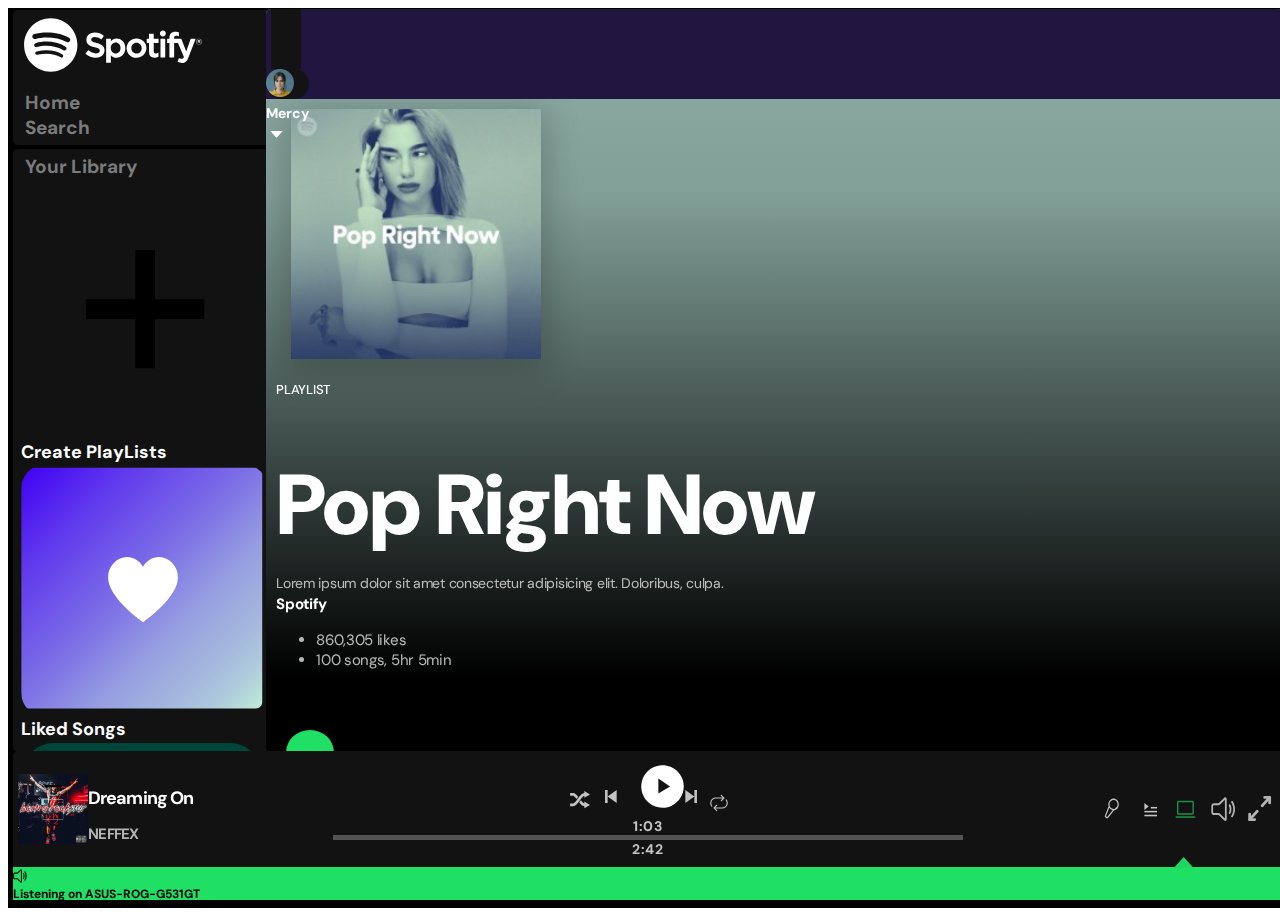
==== commit da9be800: "final adjustments" ====
--- a/playlist.html
+++ b/playlist.html
@@ -27,141 +27,155 @@
     <title>Spotify -Web Player: Music for everyone</title>
 </head>
 <body>
-    <main>
-        
-      <!-- LEFT SIDE ROW 1 -->
-      <section class="main-col-left-nav d-flex flex-column justify-content-between">
-        <div class="d-flex mb-2">
-          <div class="spotify-logo d-flex align-items-center justify-content-center">
-            <img src="./assets/Spotify-White-Logo.wine.svg" alt="Spotify_Logo">
-          </div>
-        </div>
-        <div class="pill-list p-1 d-flex flex-column">
-         <a href="./index.html"> 
-          <div class="left-nav-pill d-flex my-1">
-            <div class="col-2 align-items-center"><i class="fa-solid fa-house"></i></div>
-            <div class="col-10">Home</div>
-          </div></a>
-          <div class="left-nav-pill d-flex my-1">
-            <div class="col-2 align-items-center"><i class="fa-solid fa-magnifying-glass"></i></div>
-            <div class="col-10">Search</div>
-          </div>
-        </div>
-
-    </section>
-    <!--  -->
-    <!-- LEFT SIDE ROW 2 -->
-    <section class="main-col-left-library">
-        <div class="pill-list p-1 d-flex flex-column">
-          <div class="left-nav-pill d-flex my-1">
-            <div class="col-2 align-items-center"><i class="fa-solid fa-compact-disc"></i></div>
-            <div class="col-10">Your Library</div>
-          </div>
-        </div>
-
-        <div class="Library-content-container pt-2">
-
-          <div class="Library-entry d-flex align-items-center mb-1 rounded-3 ">
-            <div class="col-2 entry-image-container bg-light">
-              <img src="./assets/plus-small.svg" alt="Liked-Songs">
-            </div>
-            <div class="col-10 px-3">Create PlayLists</div>
-          </div>
-
+  <main>
+    
+    <section class="top-side">
+
+      <section class="left-side">
+        <!-- LEFT SIDE ROW 1 -->
+        <section class="main-col-left-nav">
+          <div class="d-flex mb-2">
+            <div class="spotify-logo d-flex align-items-center justify-content-center">
+              <img src="./assets/Spotify-White-Logo.wine.svg" alt="Spotify_Logo">
+            </div>
+          </div>
+          <div class="pill-list p-1 d-flex flex-column">
+            <div class="left-nav-pill d-flex my-1">
+              <div class="col-2 align-items-center"><i class="fa-solid fa-house"></i></div>
+              <div class="col-10">Home</div>
+            </div>
+            <div class="left-nav-pill d-flex my-1">
+              <div class="col-2 align-items-center"><i class="fa-solid fa-magnifying-glass"></i></div>
+              <div class="col-10">Search</div>
+            </div>
+          </div>
+  
+        </section>
+        <!-- LEFT SIDE ROW 2 -->
+        <section class="main-col-left-library">
+          <div class="pill-list p-1 d-flex flex-column">
+            <div class="left-nav-pill d-flex my-1">
+              <div class="col-2 align-items-center"><i class="fa-solid fa-compact-disc"></i></div>
+              <div class="col-10">Your Library</div>
+            </div>
+          </div>
+  
+          <div class="Library-content-container pt-2">
+  
+            <div class="Library-entry d-flex align-items-center mb-1 rounded-3 ">
+              <div class="col-2 entry-image-container bg-light">
+                <img src="./assets/plus-small.svg" alt="Liked-Songs">
+              </div>
+              <div class="col-10 px-3">Create PlayLists</div>
+            </div>
+  
+            
+            <div class="Library-entry d-flex align-items-center mb-1 rounded-3 ">
+              <div class="col-2 entry-image-container ">
+                <img src="./assets/Liked_songs_logo.svg" alt="Liked-Songs">
+              </div>
+              <div class="col-10 px-3">Liked Songs</div>
+            </div>
+  
+            <div class="Library-entry d-flex align-items-center mb-1 rounded-3 ">
+              <div class="col-2 entry-image-container">
+                <img src="./assets/podcast_icon.svg" alt="Liked-Songs">
+              </div>
+              <div class="col-10 px-3">Your Episodes</div>
+            </div>
+            <a href="./playlist.html">
+            <div class="Library-entry d-flex align-items-center mb-1 rounded-3 ">
+              <div class="col-2 entry-image-container">
+                <img src="./assets/poprightnow.png" alt="Liked-Songs">
+              </div>
+              <div class="col-10 px-3">Pop Right Now</div>
+            </div></a>
+  
+            <div class="Library-entry d-flex align-items-center mb-1 rounded-3 ">
+              <div class="col-2 entry-image-container">
+                <img src="./assets/roadtrip.jpeg" alt="Liked-Songs">
+              </div>
+              <div class="col-10 px-3">Road Trip Mix</div>
+            </div>
+  
+            <div class="Library-entry d-flex align-items-center mb-1 rounded-3 ">
+              <div class="col-2 entry-image-container">
+                <img src="https://seeded-session-images.scdn.co/v1/img/artist/4tZwfgrHOc3mvqYlEYSvVi/en" alt="Liked-Songs">
+              </div>
+              <div class="col-10 px-3">Daft Punk</div>
+            </div>
+  
+            <div class="Library-entry d-flex align-items-center mb-1 rounded-3 ">
+              <div class="col-2 entry-image-container">
+                <img src="./assets/ab67706f00000002a9e1322caa711b3c585d65bf.jpeg" alt="Liked-Songs">
+              </div>
+              <div class="col-10 px-3">Dopamine</div>
+            </div>
+  
+            <ul class="library-list pt-3 ps-3">
+              <li>FAV</li>
+              <li>Daily Mix 1</li>
+              <li>Discover Weekly</li>
+              <li>Malayalam</li>
+              <li>Dance/Electronix Mix</li>
+              <li>EDM/Popular</li>
+            </ul>
+  
+            <div class="d-flex align-items-center p-2">
+              <div class="d-flex align-items-center right-nav-pill bg-transparent p-1">
+                <img src="./assets/install-option.svg" alt="instal icon" class="bg-transparent user-image">
+                <p class="px-4 bg-transparent ">Install App</p>
+                
+            </div>
+  
+            <br><br><br><br><br>
+          </div>
           
-          <div class="Library-entry d-flex align-items-center mb-1 rounded-3 ">
-            <div class="col-2 entry-image-container ">
-              <img src="./assets/Liked_songs_logo.svg" alt="Liked-Songs">
-            </div>
-            <div class="col-10 px-3">Liked Songs</div>
-          </div>
-
-          <div class="Library-entry d-flex align-items-center mb-1 rounded-3 ">
-            <div class="col-2 entry-image-container">
-              <img src="./assets/podcast_icon.svg" alt="Liked-Songs">
-            </div>
-            <div class="col-10 px-3">Your Episodes</div>
-          </div>
-
-          
-          <div class="Library-entry custom-bg d-flex align-items-center mb-1 rounded-3 ">
-            <div class="col-2 entry-image-container">
-              <img src="./assets/poprightnow.png" alt="Liked-Songs">
-            </div>
-            <div class="col-10 px-3">Pop Right Now</div>
-          </div>
-
-          <div class="Library-entry d-flex align-items-center mb-1 rounded-3 ">
-            <div class="col-2 entry-image-container">
-              <img src="./assets/roadtrip.jpeg" alt="Liked-Songs">
-            </div>
-            <div class="col-10 px-3">Road Trip Mix</div>
-          </div>
-
-          <div class="Library-entry d-flex align-items-center mb-1 rounded-3 ">
-            <div class="col-2 entry-image-container">
-              <img src="https://seeded-session-images.scdn.co/v1/img/artist/4tZwfgrHOc3mvqYlEYSvVi/en" alt="Liked-Songs">
-            </div>
-            <div class="col-10 px-3">Daft Punk</div>
-          </div>
-
-          <div class="Library-entry d-flex align-items-center mb-1 rounded-3 ">
-            <div class="col-2 entry-image-container">
-              <img src="./assets/ab67706f00000002a9e1322caa711b3c585d65bf.jpeg" alt="Liked-Songs">
-            </div>
-            <div class="col-10 px-3">Dopamine</div>
-          </div>
-
-          <ul class="library-list pt-3 ps-3">
-            <li>FAV</li>
-            <li>Daily Mix 1</li>
-            <li>Discover Weekly</li>
-            <li>Malayalam</li>
-            <li>Dance/Electronix Mix</li>
-            <li>EDM/Popular</li>
-          </ul>
-
-          <div class="d-flex align-items-center p-2">
-            <div class="d-flex align-items-center right-nav-pill bg-transparent p-1">
-              <img src="./assets/install-option.svg" alt="instal icon" class="bg-transparent user-image">
-              <p class="px-4 bg-transparent ">Install App</p>             
-          </div>
-
-          <br><br><br><br><br>
-        </div>
-        
+        </section>
+  
       </section>
-
+      
       <!-- RIGHT SIDE ROW 1 COL 2 -->
       <!--  -->
       <section class="main-col-right pp-col-right">
 
         <nav
-          class="my-nav-right d-flex align-items-center justify-content-between pp-nav"
-        >
-          <div class="d-flex bg-transparent p-2">
-            <div class="nav-arrows rounded-circle">
-              <i
-                class="fa-solid fa-angle-left fa-lg"
-                style="color: #7b7b7b"
-              ></i>
-            </div>
-            <div class="nav-arrows rounded-circle">
-              <i
-                class="fa-solid fa-angle-right fa-lg"
-                style="color: #7b7b7b"
-              ></i>
-            </div>
-          </div>
-          <!-- Install app and User Name Pills  -->
-         
-          <div class="d-flex align-items-center p-2">
-            <div class="d-flex align-items-center right-nav-pill p-1">
-              <img src="./assets/Profile_pic.svg" alt="Profile_pic" class="bg-transparent user-image">
-              <p class="px-2 bg-transparent">Mercy</p>
-              <img src="./assets/fi-ss-caret-down.svg" class="bg-transparent p-1 pe-2">
-          </div>
-        </nav>
+            class="my-nav-right d-flex align-items-center justify-content-between pp-nav"
+          >
+            <div class="d-flex bg-transparent p-2">
+              <div class="nav-arrows rounded-circle">
+                <i
+                  class="fa-solid fa-angle-left fa-lg"
+                  style="color: #7b7b7b"
+                ></i>
+              </div>
+              <div class="nav-arrows rounded-circle">
+                <i
+                  class="fa-solid fa-angle-right fa-lg"
+                  style="color: #7b7b7b"
+                ></i>
+              </div>
+              <div class=" align-items-center justify-content-center my-logo-hidden">
+                <i class="fa-brands fa-spotify" style="color: #1fdf64;"></i>
+              </div>
+              <div class=" align-items-center justify-content-center my-option-hidden mx-2">
+                <i class="fa-solid fa-magnifying-glass" style="color: #7b7b7b;"></i>
+              </div>
+              <div class=" align-items-center justify-content-center my-option-hidden me-2">
+                <a href="./index.html"><i class="fa-solid fa-house" style="color: #7b7b7b;"></i></a>
+              </div>
+             
+            </div>
+            <!-- Install app and User Name Pills  -->
+           
+            <div class="d-flex align-items-center p-2">
+              <div class="d-flex align-items-center right-nav-pill p-1">
+                <img src="./assets/Profile_pic.svg" alt="Profile_pic" class="bg-transparent user-image">
+                <p class="px-2 bg-transparent">Mercy</p>
+                <img src="./assets/fi-ss-caret-down.svg" class="bg-transparent p-1 pe-2">
+            </div>
+            
+          </nav>
 
         <section class="playlist-page">
 
@@ -473,75 +487,63 @@
 
         </section>
 
-
-
-
-
-
-
-
-
-
-
-
-
-
-
-
       </section>
-      <footer class="main-player-bottom">
-        <div class="music-player">
-          <div class="col-3 px-1 current-song-details d-flex align-items-center justify-content-start">
-            <img class="current-song-img" src="./assets/current-song-image.jpeg" alt="current song image">
-            <div class="d-flex flex-column align-items-start px-2">
-              <h1>Dreaming On</h1>
-              <p>NEFFEX</p>
-            </div>
-            <a href="#"><i class="fa-solid fa-heart ps-2" style="color: #00ff00;"></i></a>
-          </div>
+
+    </section>
+
+    <footer class="main-player-bottom">
+      <div class="music-player">
+        <div class="mic-player-p1 px-1 current-song-details ">
+          <img class="current-song-img" src="./assets/current-song-image.jpeg" alt="current song image">
+          <div class="d-flex flex-column align-items-start px-2">
+            <h1>Dreaming On</h1>
+            <p>NEFFEX</p>
+          </div>
+          <a href="#"><i class="fa-solid fa-heart ps-2" style="color: #00ff00;"></i></a>
+        </div>
+        
+        <div class="mic-player-p2 play-pause-control px-1">
+          <div class="play-pause-control-row1 d-flex align-items-center justify-content-center p-1 m-1">
+            <img class="mx-2 control-button" src="./assets/raphael_shuffle.svg" alt="controls">
+            <img class="mx-2 control-button" src="./assets/previous.svg" alt="controls">
+            <button type="menu" class="song-play-button d-flex align-items-center justify-content-center">
+              <img src="./assets/play_pause.svg" alt="controls">
+            </button>
+            <img class="mx-2 control-button" src="./assets/skip.svg" alt="controls">
+            <img class="mx-2 control-button" src="./assets/replay.svg" alt="controls">
+          </div>
+          <div class="d-flex align-items-center play-pause-control-row2 ">
+            <div class="d-flex justify-content-center col-1 progress-value">1:03</div>
+            <div class="progress col-10">
+              <div class="progress-bar bg-white" role="progressbar" style="width: 35%" aria-valuenow="25" aria-valuemin="0" aria-valuemax="100"></div>
+            </div>
+            <div class="d-flex justify-content-center col-1 progress-value">2:42</div>
+          </div>
+        </div>
+
+        <div class="mic-player-p3 p-2 hide-controls">
+          <div class="volume-sect" role="" ><img src="./assets/music-player/ph_microphone-stage.svg" alt="lyrics"></div>
+          <div class="volume-sect" role="" ><img src="./assets/music-player/carbon_query-queue.svg" alt="queue"></div>
+          <div class="volume-sect" role="" >
+            <div class="vector"><img src="./assets/music-player/Vector 1.svg" alt="pointer"></div>
+            <img src="./assets/music-player/carbon_laptop.svg" alt="device">
+          </div>
+          <div class="volume-sect" role="" ><img src="./assets/music-player/Group.svg" alt="vol"></div>
           
-          <div class="col-6 play-pause-control d-flex flex-column align-items-center justify-content-center px-1">
-            <div class="play-pause-control-row1 d-flex align-items-center justify-content-center p-1 m-1">
-              <img class="mx-2 control-button" src="./assets/raphael_shuffle.svg" alt="controls">
-              <img class="mx-2 control-button" src="./assets/previous.svg" alt="controls">
-              <button type="menu" class="song-play-button d-flex align-items-center justify-content-center">
-                <img src="./assets/play_pause.svg" alt="controls">
-              </button>
-              <img class="mx-2 control-button" src="./assets/skip.svg" alt="controls">
-              <img class="mx-2 control-button" src="./assets/replay.svg" alt="controls">
-            </div>
-            <div class="d-flex align-items-center play-pause-control-row2 ">
-              <div class="d-flex justify-content-center col-1 progress-value">1:03</div>
-              <div class="progress col-10">
-                <div class="progress-bar bg-white" role="progressbar" style="width: 35%" aria-valuenow="25" aria-valuemin="0" aria-valuemax="100"></div>
-              </div>
-              <div class="d-flex justify-content-center col-1 progress-value">2:42</div>
-            </div>
-          </div>
-
-          <div class="col-3 p-2 d-flex align-items-center justify-content-end">
-            <div class="volume-sect " role="" ><img src="./assets/music-player/ph_microphone-stage.svg" alt="lyrics"></div>
-            <div class="volume-sect" role="" ><img src="./assets/music-player/carbon_query-queue.svg" alt="queue"></div>
-            <div class="volume-sect" role="" >
-              <div class="vector"><img src="./assets/music-player/Vector 1.svg" alt="pointer"></div>
-              <img src="./assets/music-player/carbon_laptop.svg" alt="device">
-            </div>
-            <div class="volume-sect" role="" ><img src="./assets/music-player/Group.svg" alt="vol"></div>
-            
-            <div class="w-25 vol">
-              <div class="progress">
-                <div class="progress-bar bg-white" role="progressbar" style="width: 65%" aria-valuenow="25" aria-valuemin="0" aria-valuemax="100"></div>
-              </div>
-            </div>
-            <div class="volume-sect p-1" role="" ><img src="./assets/music-player/full-screensvg.svg" alt="fullscreen"></div>
-          </div>
+          <div class="w-25 vol">
+            <div class="progress">
+              <div class="progress-bar bg-white" role="progressbar" style="width: 65%" aria-valuenow="25" aria-valuemin="0" aria-valuemax="100"></div>
+            </div>
+          </div>
+          <div class="volume-sect p-1" role="" ><img src="./assets/music-player/full-screensvg.svg" alt="fullscreen"></div>
         </div>
-        <div class="play-on-device d-flex align-items-center justify-content-end">
-          <img src="./assets/music-player/footer-msg.svg" alt="footer" class="mx-1">
-          <div class="footer-msg me-5">Listening on ASUS-ROG-G531GT</div>
-        </div>
-      </footer>
-    </main>
+      </div>
+      <div class="play-on-device d-flex align-items-center justify-content-end">
+        <img src="./assets/music-player/footer-msg.svg" alt="footer" class="mx-1">
+        <div class="footer-msg me-5">Listening on ASUS-ROG-G531GT</div>
+      </div>
+    </footer>
+  </main>
 
     <!-- BOOTSRAP JS CDN -->
     <script
--- a/style.css
+++ b/style.css
@@ -2,20 +2,39 @@
 * {
   font-family: "DM Sans", sans-serif;
 }
+/* body{
+  background-color: red;
+} */
 
 main {
-  width: 100vw;
-  height: 100vh;
+  width: 100vw !important;
+  height: 100vh !important;
   background-color: black;
-  display: grid;
-  grid-template-columns: 1fr 4fr;
-  grid-template-rows: 1fr 3.5fr 1fr;
+  display: flex;
+  flex-direction: column;
   gap: 1px;
 }
 
+.top-side {
+  display: flex;
+  overflow: hidden;
+  flex: 5;
+}
+
+.left-side {
+  display: flex;
+  flex-direction: column;
+  width: 100%;
+  flex: 1;
+}
+
 .main-col-left-nav {
-  grid-column: 1/2;
-  grid-row: 1/2;
+
+  display: flex;
+  flex: 1;
+  flex-direction: column;
+  justify-content: space-between;
+  width: 100%;
   flex-shrink: 0;
   /*  */
   box-sizing: border-box;
@@ -29,9 +48,9 @@
 }
 
 .main-col-left-library {
-  grid-column: 1/2;
-  grid-row: 2/3;
-  /*  */
+
+  flex: 5;
+  width: 100%;
   background-color: #121212;
   box-sizing: border-box;
   margin: 2px;
@@ -39,11 +58,16 @@
   margin-left: 5px;
   border-radius: 5px;
   overflow: hidden;
+  overflow-y: scroll;
+}
+.main-col-left-library::-webkit-scrollbar{
+  display: none;
 }
 
 .main-col-right {
-  grid-column: 2/3;
-  grid-row: 1/3;
+
+  flex: 4;
+  width: 100%;
   background: rgb(63, 42, 128);
   background: linear-gradient(
     180deg,
@@ -57,14 +81,13 @@
   border-radius: 5px;
   overflow-y: scroll;
 }
-.main-col-right::-webkit-scrollbar {
-  display: none;
-}
-
+.main-col-right::-webkit-scrollbar{
+  display: none;
+}
 .main-player-bottom {
-  grid-column: 1/-1;
-  grid-row: 3/4;
-  /*  */
+  flex: 1;
+  position: sticky;
+  bottom: 0px;
   box-sizing: border-box;
   margin: 2px;
   margin-left: 5px;
@@ -74,14 +97,16 @@
   display: flex;
   flex-direction: column;
 }
-/* RIGHT Col Nav */
+.main-col-right::-webkit-scrollbar {
+  display: none;
+}
+
 .my-nav-right {
   background-color: #201640;
   opacity: 1;
   position: sticky;
   top: 0px;
   z-index: 100;
-  /* background-color: red; */
 }
 
 .nav-arrows {
@@ -117,7 +142,9 @@
 }
 
 .right-nav-pill > p:hover,
-.nav-arrows > i:hover {
+.nav-arrows > i:hover,
+.my-option-hidden > i:hover,
+.my-logo-hidden > i:hover {
   color: white !important;
   transform: scale(1.05);
 }
@@ -248,7 +275,7 @@
 .Playlist-Block-entry {
   width: 30%;
   height: 65px;
-  min-width: 30%;
+  min-width: 220px;
   background-color: #2c2e44;
   font-size: 18px;
   color: white;
@@ -264,6 +291,8 @@
   display: flex;
   align-items: center;
   justify-content: space-between;
+  overflow: hidden;
+  text-overflow: ellipsis;
 }
 
 .entry-play-button {
@@ -378,29 +407,23 @@
   align-items: start;
   padding-bottom: 20px;
 }
-header{
+header {
   padding-bottom: 50px;
 }
 
 .pp-col-right {
-  background: linear-gradient(180deg, #90aea7 0%,#819e97 25%, #000 89.7%);
+  background: linear-gradient(180deg, #90aea7 0%, #819e97 25%, #000 89.7%);
 }
 
 .pp-nav {
   background-color: rgba (138, 167, 160, 0.65) !important;
 }
 
-/* .playlist-details{
-  
-} */
-
-/* .pp-profile-img{
-} */
 .pp-profile-img > img {
   width: 250px;
   height: 250px;
   margin: 10px 25px 0px 15px;
-  box-shadow: 0px 6px 32px 6px rgba(0, 0, 0, 0.20);
+  box-shadow: 0px 6px 32px 6px rgba(0, 0, 0, 0.2);
 }
 
 .pp-article > h4 {
@@ -419,51 +442,51 @@
   letter-spacing: -1.8px;
   margin-bottom: 0px;
   text-transform: capitalize;
-  text-shadow: 0px 6px 32px 6px rgba(0, 0, 0, 0.20) !important;
-}
-
-.pp-article > p{
-  color: #FFF;
-font-size: 14px;
-font-weight: 400;
-/* line-height: 146.9%; 20.566px */
-letter-spacing: -0.28px;
-opacity: 0.7;
-margin-bottom: 2px;
-}
-
-.pp-article h5{
-  color: #FFF;
-/* font-family: Circular Std; */
-font-size: 15px;
-font-weight: 700;
-letter-spacing: -0.3px;
-margin-top: 2px;
-margin-bottom: 0px;
-}
-
-.pp-article ul{
+  text-shadow: 0px 6px 32px 6px rgba(0, 0, 0, 0.2) !important;
+}
+
+.pp-article > p {
+  color: #fff;
+  font-size: 14px;
+  font-weight: 400;
+  /* line-height: 146.9%; 20.566px */
+  letter-spacing: -0.28px;
+  opacity: 0.7;
+  margin-bottom: 2px;
+}
+
+.pp-article h5 {
+  color: #fff;
+  /* font-family: Circular Std; */
+  font-size: 15px;
+  font-weight: 700;
+  letter-spacing: -0.3px;
+  margin-top: 2px;
   margin-bottom: 0px;
 }
-.pp-article ul>li{
+
+.pp-article ul {
+  margin-bottom: 0px;
+}
+.pp-article ul > li {
   display: float;
   /* margin-left: 25px; */
-  color: #FFF;
-font-size: 15px;
-font-weight: 400;
-opacity: 0.7;
-letter-spacing: -0.3px;
-}
-
-.pp-songs-queue{
+  color: #fff;
+  font-size: 15px;
+  font-weight: 400;
+  opacity: 0.7;
+  letter-spacing: -0.3px;
+}
+
+.pp-songs-queue {
   width: 100%;
   padding: 10px;
   /* background-color: blueviolet; */
-  background-color: rgba(0, 0, 0, 0.30);
+  background-color: rgba(0, 0, 0, 0.3);
   color: white;
   position: relative;
 }
-.play-button{
+.play-button {
   display: flex;
   width: 45px;
   height: 45px;
@@ -479,19 +502,12 @@
   transform: scale(1.07);
 }
 
-/* .horizontal-line{
-  width: 95%;
-  opacity: 0.9;
-  color: #FFF;
-  position: absolute;
-  top: 90px;
-} */
-.songs-queue{
-  width: 90% ;
+.songs-queue {
+  width: 90%;
   margin: auto;
 }
-.songs-queue th{
-  color: #FFF;
+.songs-queue th {
+  color: #fff;
   font-size: 13px;
   font-weight: 400;
   letter-spacing: 1.32px;
@@ -499,87 +515,86 @@
   padding-bottom: 10px;
   text-align: center;
   vertical-align: middle;
-
-}
-.songs-queue td{
+}
+.songs-queue td {
   padding: 5px;
 }
-.first-row{
-  border-bottom: 1px solid hsla(0,0%,100%,.1);
-}
-
-.songs-queue .sr-no{
+.first-row {
+  border-bottom: 1px solid hsla(0, 0%, 100%, 0.1);
+}
+
+.songs-queue .sr-no {
   /* height: 12px; */
   text-align: center;
   vertical-align: middle;
 }
 
-.songs-queue td{
+.songs-queue td {
   height: 55px !important;
   border: none;
 }
 
-.pp-queue-entry-image{
+.pp-queue-entry-image {
   width: 45px;
   height: 45px;
   margin-right: 10px;
 }
-.pp-queue-entry-image img{
+.pp-queue-entry-image img {
   width: 100%;
   height: 100%;
 }
-.pp-title h3{
-  color: #FFF;
-font-size: 16px;
-font-weight: 400;
-/* line-height: 18.18px; */
-margin-bottom: 0px;
-
-}
-.sr-no{
-  color: #FFF;
+.pp-title h3 {
+  color: #fff;
+  font-size: 16px;
+  font-weight: 400;
+  /* line-height: 18.18px; */
+  margin-bottom: 0px;
+}
+.sr-no {
+  color: #fff;
   vertical-align: middle;
   text-align: center;
   font-size: 17px;
   font-weight: 400;
 }
-.pp-title h4{
-  color: #FFF;
+.pp-title h4 {
+  color: #fff;
   font-size: 14px;
   font-weight: 400;
   margin-bottom: 0px;
 }
 
-.pp-dateadded,.pp-album{
+.pp-dateadded,
+.pp-album {
   text-align: center;
   vertical-align: middle;
-  color: #FFF;
+  color: #fff;
   font-size: 13px;
   font-weight: 400;
   opacity: 0.8;
 }
-.my-duration-txt{
-  color: #FFF;
+.my-duration-txt {
+  color: #fff;
   font-size: 15px;
   font-weight: 400;
   opacity: 0.8;
 }
-.like-select-hover{
+.like-select-hover {
   /* display: none; */
   visibility: hidden;
 }
 
-.songs-queue tr:hover{
+.songs-queue tr:hover {
   background-color: #232323;
 }
-.songs-queue tr:hover .like-select-hover{
+.songs-queue tr:hover .like-select-hover {
   visibility: visible;
 }
 
-.songs-queue tr{
+.songs-queue tr {
   position: relative;
 }
-.now-playing-arrow{
+.now-playing-arrow {
   display: none;
   align-items: center;
   justify-content: center;
@@ -589,16 +604,13 @@
   left: 16px;
   bottom: 20px;
 }
-.now-playing-arrow>img{
+.now-playing-arrow > img {
   width: 100%;
   height: 100%;
 }
-.songs-queue tr:hover .now-playing-arrow{
-display: flex;
-}
-
-
-
+.songs-queue tr:hover .now-playing-arrow {
+  display: flex;
+}
 
 .music-player {
   flex: 6;
@@ -606,7 +618,28 @@
   padding: 5px;
   display: flex;
   align-items: center;
+  justify-content: space-between;
   position: relative;
+}
+
+.mic-player-p1 {
+  display: flex;
+  flex: 1;
+  align-items: center;
+  justify-content: start;
+}
+.mic-player-p2 {
+  flex: 2;
+  display: flex;
+  flex-direction: column;
+  align-items: center;
+  justify-content: center;
+}
+.mic-player-p3 {
+  flex: 1;
+  display: flex;
+  align-items: center;
+  justify-content: end;
 }
 
 .current-song-details {
@@ -701,25 +734,58 @@
   display: none;
 }
 
+.my-logo-hidden {
+  display: none;
+  width: 30px;
+  height: 30px;
+  font-size: 28px;
+  z-index: 1;
+}
+
+.my-option-hidden {
+  display: none;
+  width: 30px;
+  height: 30px;
+  font-size: 20px;
+  z-index: 1;
+}
+
 @media screen and (max-width: 767px) {
-  main {
-    /* grid-template-columns: 1fr;
-    grid-template-rows: auto; */
-    grid:
-      "main-col-left-nav"
-      "main-col-left-library"
-      "main-col-right" !important;
+  /* main {
+
+  } */
+  /* .top-side{
+    flex-direction: column;
+  } */
+  /* .left-side{
+    display: none;
+  } */
+  .main-col-left-nav{
+    display: none;
   }
-  .main-col-left-nav {
-    grid-column: 1/-1;
-    grid-row: 1/2;
+
+  .mic-player-p3 {
+    display: none !important;
   }
-  .main-col-left-library {
-    grid-column: 1/-1;
-    grid-row: 2/3;
+  .nav-arrows {
+    display: none !important;
   }
-  .main-col-right {
-    grid-column: 1/-1;
-    grid-row: 3/4;
+
+  .my-option-hidden,
+  .my-logo-hidden {
+    display: flex;
   }
-}
+  .left-side{
+    display: none;
+  }
+  /* .top-side{
+    flex-direction: column !important;
+  }
+  .main-col-left-library{
+    height: fit-content;
+    overflow-y: visible;
+    overflow: auto !important;
+  } */
+
+
+}
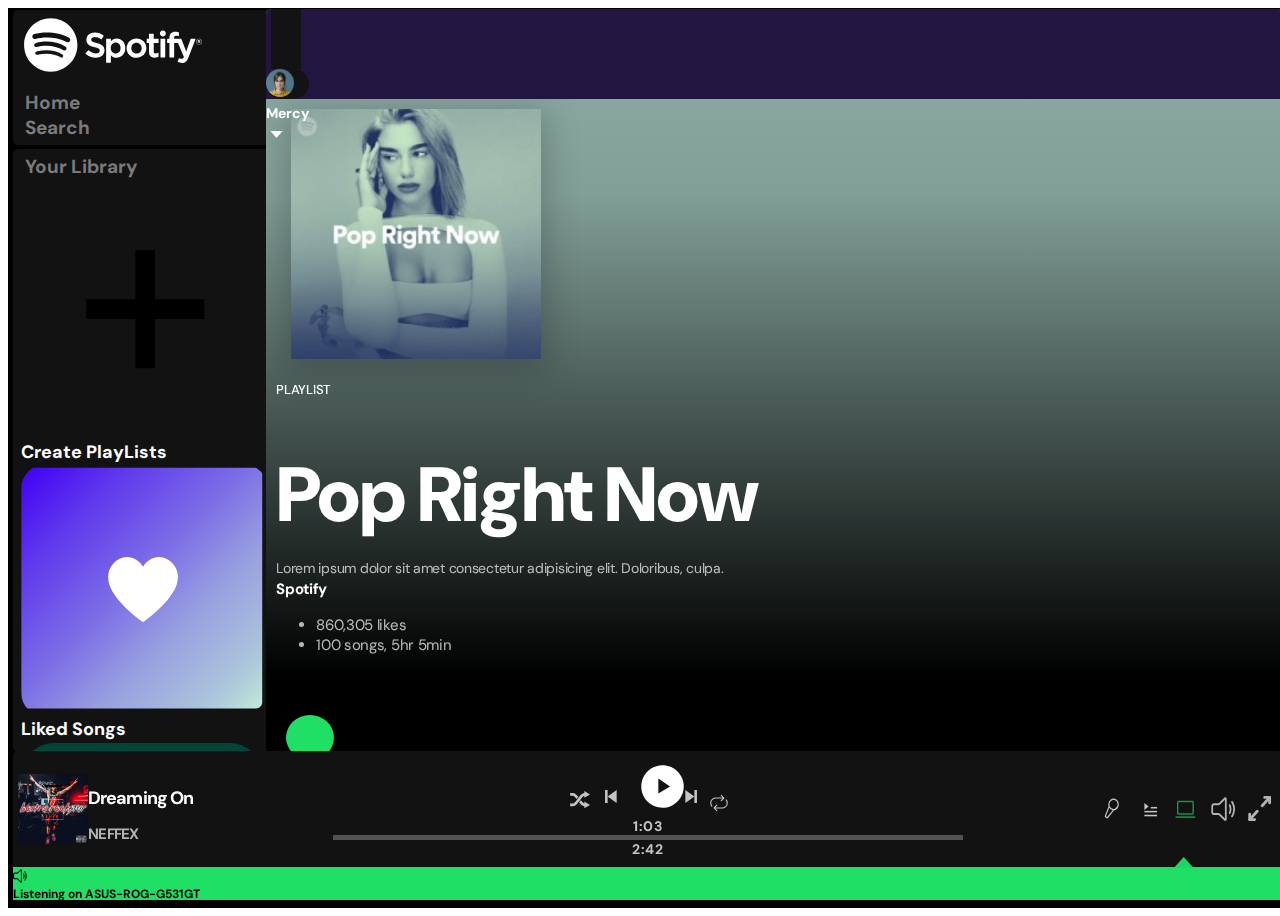
==== commit aca49041: "fixing anchor links" ====
--- a/playlist.html
+++ b/playlist.html
@@ -42,7 +42,7 @@
           <div class="pill-list p-1 d-flex flex-column">
             <div class="left-nav-pill d-flex my-1">
               <div class="col-2 align-items-center"><i class="fa-solid fa-house"></i></div>
-              <div class="col-10">Home</div>
+              <div class="col-10"><a href="./index.html">Home</a></div>
             </div>
             <div class="left-nav-pill d-flex my-1">
               <div class="col-2 align-items-center"><i class="fa-solid fa-magnifying-glass"></i></div>
--- a/style.css
+++ b/style.css
@@ -411,6 +411,10 @@
   padding-bottom: 50px;
 }
 
+main a{
+  text-decoration: none;
+  color: #7b7b7b;
+}
 .pp-col-right {
   background: linear-gradient(180deg, #90aea7 0%, #819e97 25%, #000 89.7%);
 }
@@ -437,7 +441,8 @@
 
 .pp-article > h1 {
   color: #fff;
-  font-size: 85px;
+  /* font-size: 85px; */
+  font-size: 6vw;
   font-weight: 900;
   letter-spacing: -1.8px;
   margin-bottom: 0px;
@@ -749,17 +754,12 @@
   font-size: 20px;
   z-index: 1;
 }
-
+.main-window a{
+  text-decoration: none ;
+  color: white !important;
+}
 @media screen and (max-width: 767px) {
-  /* main {
-
-  } */
-  /* .top-side{
-    flex-direction: column;
-  } */
-  /* .left-side{
-    display: none;
-  } */
+
   .main-col-left-nav{
     display: none;
   }
@@ -775,7 +775,7 @@
   .my-logo-hidden {
     display: flex;
   }
-  .left-side{
+  .left-side,.pp-album{
     display: none;
   }
   /* .top-side{
@@ -786,6 +786,10 @@
     overflow-y: visible;
     overflow: auto !important;
   } */
-
-
-}
+}
+
+@media screen and (max-width: 867px){
+  .pp-dateadded{
+    display: none;
+  }
+} 
